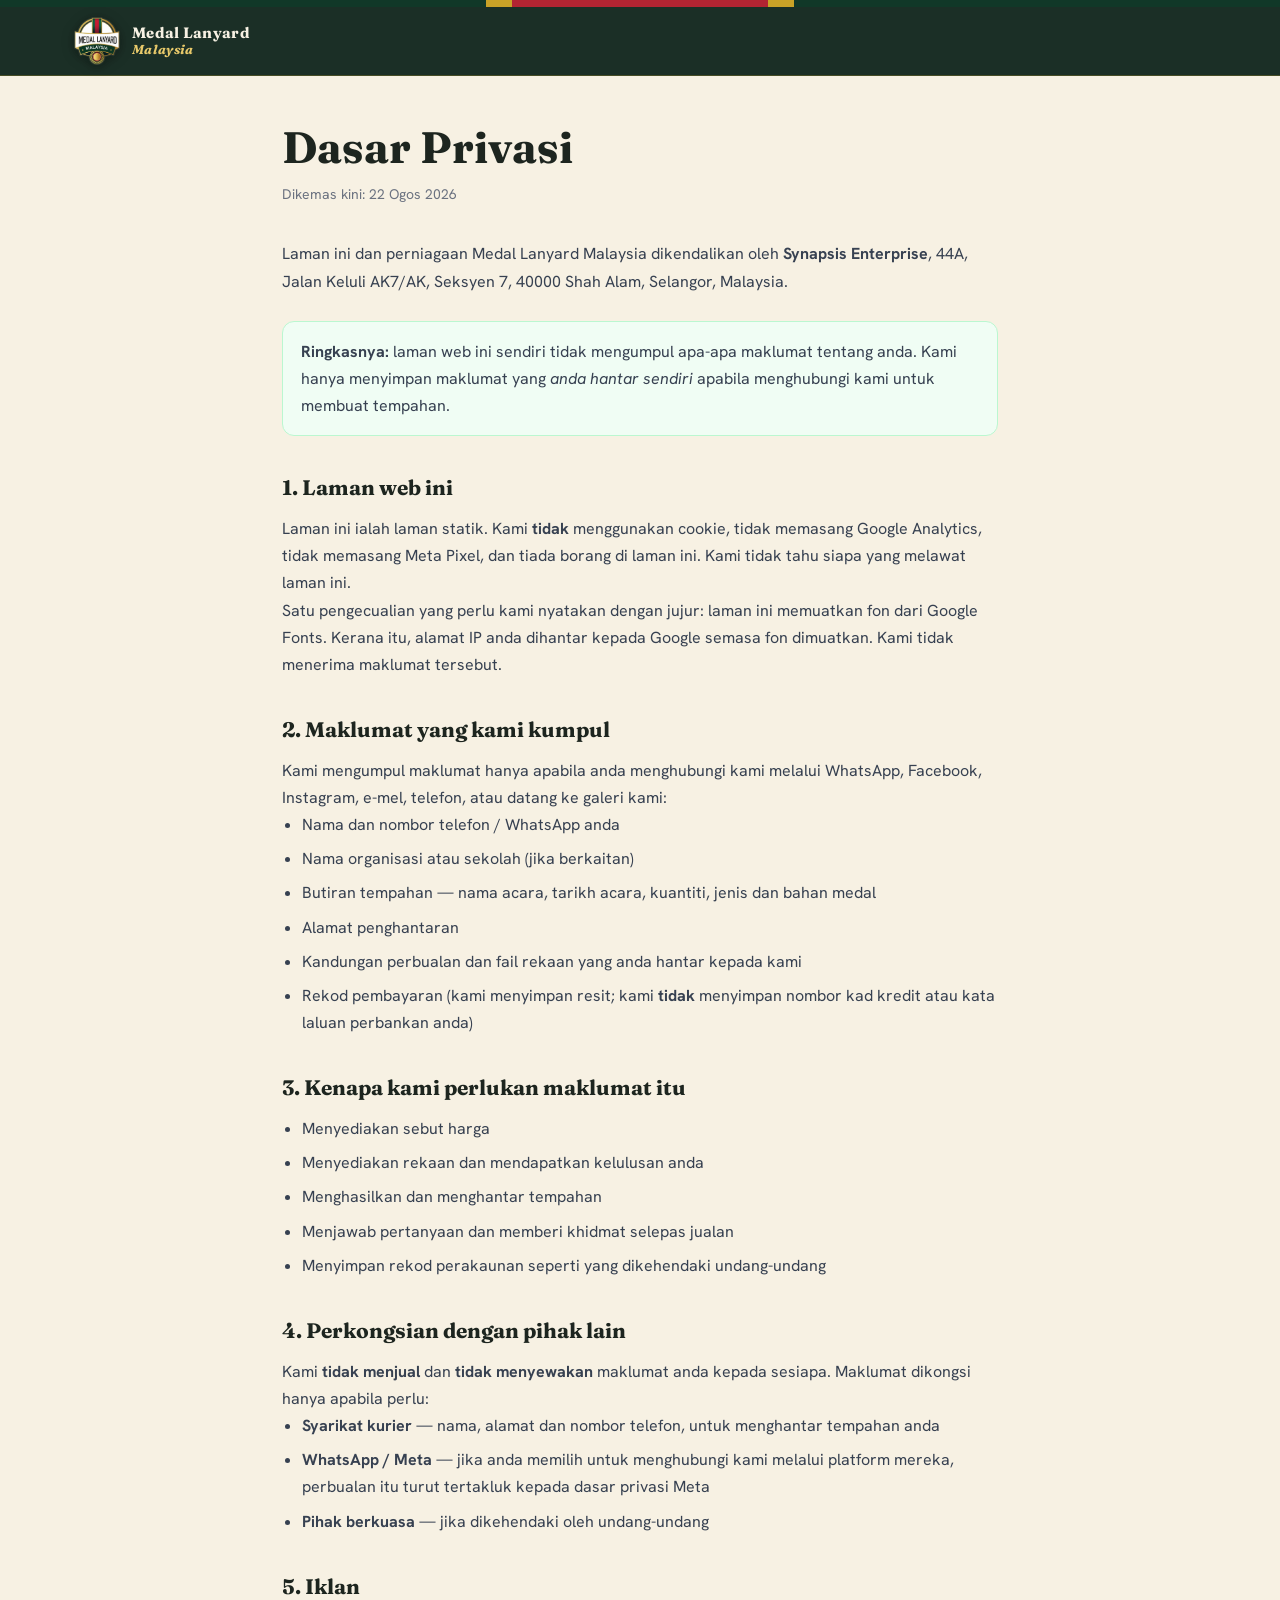
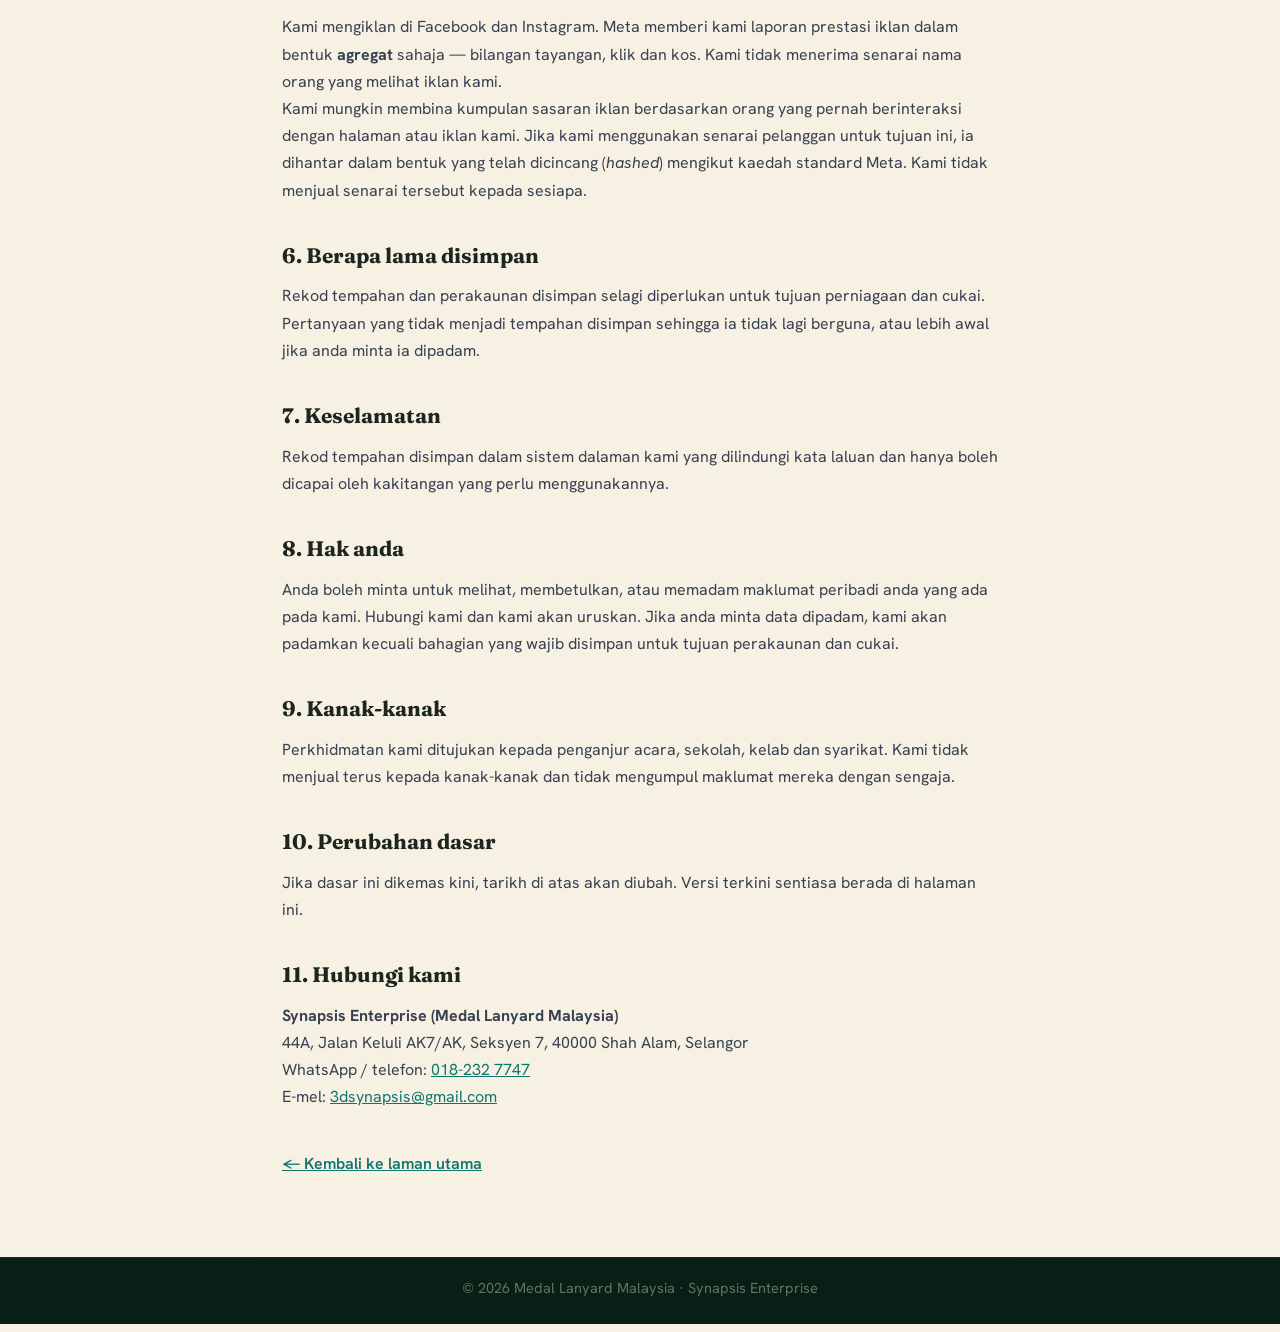
==== privasi.html @ 1981f38c "Kemaskini website 22/08/2026" ====
<!DOCTYPE html>
<html lang="ms">
<head>
<meta charset="UTF-8">
<meta name="viewport" content="width=device-width, initial-scale=1.0">
<title>Dasar Privasi — Medal Lanyard Malaysia</title>
<meta name="description" content="Dasar privasi Medal Lanyard Malaysia (Synapsis Enterprise) — maklumat apa yang kami kumpul, kenapa, dan cara anda minta ia dipadam.">
<meta name="robots" content="index,follow">
<link rel="icon" type="image/png" href="assets/logo.png">
<link rel="preconnect" href="https://fonts.googleapis.com">
<link rel="preconnect" href="https://fonts.gstatic.com" crossorigin>
<link href="https://fonts.googleapis.com/css2?family=Fraunces:ital,opsz,wght@0,9..144,400..900&family=Hanken+Grotesk:ital,wght@0,400..800&display=swap" rel="stylesheet">
<link rel="stylesheet" href="css/style.css">
<style>
  .doc { max-width: 760px; margin: 0 auto; padding: 46px 22px 80px; }
  .doc h1 { font-family: Fraunces, Georgia, serif; font-size: clamp(30px, 5vw, 44px);
            line-height: 1.15; margin: 0 0 10px; }
  .doc .kemas { color: #6b7280; font-size: 14px; margin: 0 0 34px; }
  .doc h2 { font-family: Fraunces, Georgia, serif; font-size: 21px;
            margin: 34px 0 10px; }
  .doc p, .doc li { line-height: 1.7; color: #374151; }
  .doc ul { padding-left: 20px; }
  .doc li { margin-bottom: 7px; }
  .doc a { color: #0f766e; }
  .doc .kotak { background: #f0fdf4; border: 1px solid #bbf7d0; border-radius: 12px;
                padding: 16px 18px; margin: 26px 0; }
  .doc .balik { display: inline-block; margin-top: 40px; font-weight: 600; }
</style>
</head>
<body>

<div class="riben-atas" aria-hidden="true"></div>

<header class="topbar">
  <div class="wrap topbar-in">
    <a class="jenama" href="index.html">
      <img src="assets/logo.png" alt="Logo Medal Lanyard Malaysia" width="46" height="48">
      <span class="jenama-teks">Medal Lanyard<br><em>Malaysia</em></span>
    </a>
  </div>
</header>

<main class="doc">
  <h1>Dasar Privasi</h1>
  <p class="kemas">Dikemas kini: 22 Ogos 2026</p>

  <p>Laman ini dan perniagaan Medal Lanyard Malaysia dikendalikan oleh
     <strong>Synapsis Enterprise</strong>, 44A, Jalan Keluli AK7/AK, Seksyen 7,
     40000 Shah Alam, Selangor, Malaysia.</p>

  <div class="kotak">
    <p style="margin:0"><strong>Ringkasnya:</strong> laman web ini sendiri tidak
    mengumpul apa-apa maklumat tentang anda. Kami hanya menyimpan maklumat yang
    <em>anda hantar sendiri</em> apabila menghubungi kami untuk membuat tempahan.</p>
  </div>

  <h2>1. Laman web ini</h2>
  <p>Laman ini ialah laman statik. Kami <strong>tidak</strong> menggunakan cookie,
     tidak memasang Google Analytics, tidak memasang Meta Pixel, dan tiada borang
     di laman ini. Kami tidak tahu siapa yang melawat laman ini.</p>
  <p>Satu pengecualian yang perlu kami nyatakan dengan jujur: laman ini memuatkan
     fon dari Google Fonts. Kerana itu, alamat IP anda dihantar kepada Google
     semasa fon dimuatkan. Kami tidak menerima maklumat tersebut.</p>

  <h2>2. Maklumat yang kami kumpul</h2>
  <p>Kami mengumpul maklumat hanya apabila anda menghubungi kami melalui WhatsApp,
     Facebook, Instagram, e-mel, telefon, atau datang ke galeri kami:</p>
  <ul>
    <li>Nama dan nombor telefon / WhatsApp anda</li>
    <li>Nama organisasi atau sekolah (jika berkaitan)</li>
    <li>Butiran tempahan — nama acara, tarikh acara, kuantiti, jenis dan bahan medal</li>
    <li>Alamat penghantaran</li>
    <li>Kandungan perbualan dan fail rekaan yang anda hantar kepada kami</li>
    <li>Rekod pembayaran (kami menyimpan resit; kami <strong>tidak</strong> menyimpan
        nombor kad kredit atau kata laluan perbankan anda)</li>
  </ul>

  <h2>3. Kenapa kami perlukan maklumat itu</h2>
  <ul>
    <li>Menyediakan sebut harga</li>
    <li>Menyediakan rekaan dan mendapatkan kelulusan anda</li>
    <li>Menghasilkan dan menghantar tempahan</li>
    <li>Menjawab pertanyaan dan memberi khidmat selepas jualan</li>
    <li>Menyimpan rekod perakaunan seperti yang dikehendaki undang-undang</li>
  </ul>

  <h2>4. Perkongsian dengan pihak lain</h2>
  <p>Kami <strong>tidak menjual</strong> dan <strong>tidak menyewakan</strong>
     maklumat anda kepada sesiapa. Maklumat dikongsi hanya apabila perlu:</p>
  <ul>
    <li><strong>Syarikat kurier</strong> — nama, alamat dan nombor telefon, untuk
        menghantar tempahan anda</li>
    <li><strong>WhatsApp / Meta</strong> — jika anda memilih untuk menghubungi kami
        melalui platform mereka, perbualan itu turut tertakluk kepada dasar privasi
        Meta</li>
    <li><strong>Pihak berkuasa</strong> — jika dikehendaki oleh undang-undang</li>
  </ul>

  <h2>5. Iklan</h2>
  <p>Kami mengiklan di Facebook dan Instagram. Meta memberi kami laporan prestasi
     iklan dalam bentuk <strong>agregat</strong> sahaja — bilangan tayangan, klik dan
     kos. Kami tidak menerima senarai nama orang yang melihat iklan kami.</p>
  <p>Kami mungkin membina kumpulan sasaran iklan berdasarkan orang yang pernah
     berinteraksi dengan halaman atau iklan kami. Jika kami menggunakan senarai
     pelanggan untuk tujuan ini, ia dihantar dalam bentuk yang telah dicincang
     (<em>hashed</em>) mengikut kaedah standard Meta. Kami tidak menjual senarai
     tersebut kepada sesiapa.</p>

  <h2>6. Berapa lama disimpan</h2>
  <p>Rekod tempahan dan perakaunan disimpan selagi diperlukan untuk tujuan
     perniagaan dan cukai. Pertanyaan yang tidak menjadi tempahan disimpan sehingga
     ia tidak lagi berguna, atau lebih awal jika anda minta ia dipadam.</p>

  <h2>7. Keselamatan</h2>
  <p>Rekod tempahan disimpan dalam sistem dalaman kami yang dilindungi kata laluan
     dan hanya boleh dicapai oleh kakitangan yang perlu menggunakannya.</p>

  <h2>8. Hak anda</h2>
  <p>Anda boleh minta untuk melihat, membetulkan, atau memadam maklumat peribadi
     anda yang ada pada kami. Hubungi kami dan kami akan uruskan. Jika anda minta
     data dipadam, kami akan padamkan kecuali bahagian yang wajib disimpan untuk
     tujuan perakaunan dan cukai.</p>

  <h2>9. Kanak-kanak</h2>
  <p>Perkhidmatan kami ditujukan kepada penganjur acara, sekolah, kelab dan syarikat.
     Kami tidak menjual terus kepada kanak-kanak dan tidak mengumpul maklumat mereka
     dengan sengaja.</p>

  <h2>10. Perubahan dasar</h2>
  <p>Jika dasar ini dikemas kini, tarikh di atas akan diubah. Versi terkini
     sentiasa berada di halaman ini.</p>

  <h2>11. Hubungi kami</h2>
  <p>
    <strong>Synapsis Enterprise (Medal Lanyard Malaysia)</strong><br>
    44A, Jalan Keluli AK7/AK, Seksyen 7, 40000 Shah Alam, Selangor<br>
    WhatsApp / telefon:
    <a href="https://wa.me/60182327747" target="_blank" rel="noopener">018-232 7747</a><br>
    E-mel: <a href="mailto:3dsynapsis@gmail.com">3dsynapsis@gmail.com</a>
  </p>

  <a class="balik" href="index.html">← Kembali ke laman utama</a>
</main>

<footer class="kaki">
  <p class="kaki-cc">© 2026 Medal Lanyard Malaysia · Synapsis Enterprise</p>
</footer>

</body>
</html>
---- css/style.css ----
/* ═══════════════════════════════════════════════════════════════
   Medal Lanyard Malaysia — "Dewan Kejohanan"
   Palet dari logo: emerald gelap · emas · krim · merah riben
   Font: Fraunces (display) + Hanken Grotesk (badan)
   ═══════════════════════════════════════════════════════════════ */

:root {
  --emerald-9: #081f16;
  --emerald-8: #0c2a1e;
  --emerald-7: #113828;
  --emerald-6: #1a4a35;
  --emas-1: #f3e3ab;
  --emas-2: #e8c96a;
  --emas-3: #c9a227;
  --emas-4: #9a7a1a;
  --krim: #f7f1e3;
  --krim-2: #efe6d0;
  --merah: #b32432;
  --dakwat: #1d251f;
  --dakwat-2: #4c584f;
  --wa: #1faa53;
  --wa-gelap: #128C7E;
  --font-d: "Fraunces", Georgia, serif;
  --font-b: "Hanken Grotesk", "Segoe UI", Arial, sans-serif;
  --bayang: 0 22px 50px -18px rgba(8, 31, 22, .45);
}

* { margin: 0; padding: 0; box-sizing: border-box; }
html { scroll-behavior: smooth; }
body {
  font-family: var(--font-b);
  color: var(--dakwat);
  background: var(--krim);
  line-height: 1.65;
  -webkit-font-smoothing: antialiased;
  overflow-x: hidden;
}
img { max-width: 100%; display: block; }
a { color: inherit; }

.wrap { max-width: 1180px; margin: 0 auto; padding: 0 24px; }
.wrap-sempit { max-width: 780px; }
.tengah { text-align: center; }

/* ── Jalur riben logo (hijau-merah-hijau) ── */
.riben-atas {
  height: 7px;
  background: linear-gradient(90deg,
    var(--emerald-7) 0 38%, var(--emas-3) 38% 40%,
    var(--merah) 40% 60%, var(--emas-3) 60% 62%,
    var(--emerald-7) 62% 100%);
}

/* ═══ TOPBAR ═══ */
.topbar {
  position: sticky; top: 0; z-index: 60;
  background: rgba(8, 31, 22, .92);
  backdrop-filter: blur(10px);
  border-bottom: 1px solid rgba(201, 162, 39, .25);
}
.topbar-in { display: flex; align-items: center; gap: 28px; padding: 10px 24px; }
.jenama { display: flex; align-items: center; gap: 12px; text-decoration: none; }
.jenama img { filter: drop-shadow(0 2px 6px rgba(0,0,0,.4)); }
.jenama-teks {
  font-family: var(--font-d); font-weight: 700; font-size: 15px;
  line-height: 1.1; color: var(--krim); letter-spacing: .02em;
}
.jenama-teks em { font-style: italic; color: var(--emas-2); font-size: 13px; }
.nav-utama { display: flex; gap: 26px; margin-left: auto; }
.nav-utama a {
  color: var(--krim); text-decoration: none; font-size: 14.5px; font-weight: 600;
  letter-spacing: .03em; opacity: .85; transition: .2s;
  padding: 4px 0; border-bottom: 2px solid transparent;
}
.nav-utama a:hover { opacity: 1; border-bottom-color: var(--emas-2); }

/* ═══ BUTANG ═══ */
.btn {
  display: inline-flex; align-items: center; gap: 10px;
  font-family: var(--font-b); font-weight: 700; font-size: 16px;
  padding: 15px 28px; border-radius: 999px; text-decoration: none;
  transition: transform .18s, box-shadow .18s, background .18s;
  border: none; cursor: pointer; letter-spacing: .01em;
}
.btn:hover { transform: translateY(-2px); }
.btn-kecil { padding: 9px 18px; font-size: 14px; }
.btn-wa {
  background: var(--wa); color: #fff;
  box-shadow: 0 10px 24px -8px rgba(31, 170, 83, .55);
}
.btn-wa:hover { background: #1c9a4b; box-shadow: 0 14px 30px -8px rgba(31,170,83,.65); }
.ikon-wa { width: 21px; height: 21px; fill: currentColor; flex: none; }
.btn-garis {
  background: transparent; color: var(--krim);
  border: 1.5px solid rgba(247, 241, 227, .5);
}
.btn-garis:hover { border-color: var(--emas-2); color: var(--emas-1); }
.btn-emas {
  background: linear-gradient(135deg, var(--emas-2), var(--emas-3) 60%, var(--emas-4));
  color: var(--emerald-9);
  box-shadow: 0 10px 24px -8px rgba(201, 162, 39, .6);
}
.btn-emas:hover { box-shadow: 0 14px 32px -8px rgba(201, 162, 39, .75); }
.btn-garis-emas {
  background: transparent; color: var(--emas-1);
  border: 1.5px solid rgba(232, 201, 106, .55);
}
.btn-garis-emas:hover { border-color: var(--emas-2); background: rgba(232,201,106,.08); }

/* ═══ TIPOGRAFI SEKSYEN ═══ */
.eyebrow {
  font-size: 12.5px; font-weight: 800; letter-spacing: .22em;
  text-transform: uppercase; color: var(--emerald-6); margin-bottom: 14px;
}
.emas-teks { color: var(--emas-2); }
.tajuk-seksyen {
  font-family: var(--font-d); font-weight: 650;
  font-size: clamp(30px, 4.4vw, 46px); line-height: 1.12;
  letter-spacing: -.01em; margin-bottom: 18px;
  font-variation-settings: "opsz" 90;
}
.tajuk-seksyen em { font-style: italic; }
.putih { color: var(--krim); }
.emas {
  background: linear-gradient(100deg, var(--emas-1), var(--emas-2) 45%, var(--emas-3));
  -webkit-background-clip: text; background-clip: text; color: transparent;
}
.sub-seksyen {
  font-size: 17.5px; color: var(--dakwat-2);
  max-width: 640px; margin: 0 auto 40px;
}
.gelap .sub-seksyen { color: rgba(247, 241, 227, .72); }

.seksyen { padding: 96px 0; position: relative; }
.krim { background: var(--krim); }
.krim:nth-of-type(odd) { background: var(--krim); }
.gelap {
  background:
    radial-gradient(1100px 500px at 80% -10%, rgba(26, 74, 53, .55), transparent 60%),
    radial-gradient(900px 600px at 8% 110%, rgba(201, 162, 39, .10), transparent 55%),
    var(--emerald-9);
  color: var(--krim);
}
/* butiran halus atas seksyen gelap */
.gelap::before {
  content: ""; position: absolute; inset: 0; pointer-events: none; opacity: .5;
  background-image: radial-gradient(rgba(232, 201, 106, .07) 1px, transparent 1.4px);
  background-size: 26px 26px;
  mask-image: linear-gradient(180deg, transparent, #000 18%, #000 82%, transparent);
}
.gelap .wrap { position: relative; }

/* ═══ HERO ═══ */
.hero {
  position: relative; overflow: hidden;
  background:
    radial-gradient(1200px 640px at 75% 0%, rgba(26, 74, 53, .8), transparent 62%),
    radial-gradient(800px 500px at -5% 90%, rgba(179, 36, 50, .14), transparent 55%),
    linear-gradient(175deg, var(--emerald-8), var(--emerald-9) 70%);
  color: var(--krim);
  padding: 84px 0 96px;
}
.hero-latar {
  position: absolute; inset: 0; pointer-events: none; opacity: .55;
  background-image: radial-gradient(rgba(232, 201, 106, .09) 1px, transparent 1.4px);
  background-size: 28px 28px;
  mask-image: radial-gradient(900px 600px at 30% 40%, #000, transparent 75%);
}
.hero-grid {
  position: relative; display: grid;
  grid-template-columns: 1.15fr .85fr; gap: 56px; align-items: center;
}
.hero .eyebrow { color: var(--emas-2); }
.hero h1 {
  font-family: var(--font-d); font-weight: 620;
  font-size: clamp(34px, 5vw, 58px); line-height: 1.08;
  letter-spacing: -.015em; margin-bottom: 22px;
  font-variation-settings: "opsz" 120;
}
.hero-sub {
  font-size: 18.5px; color: rgba(247, 241, 227, .78);
  max-width: 520px; margin-bottom: 34px;
}
.hero-cta { display: flex; flex-wrap: wrap; gap: 14px; margin-bottom: 34px; }
.hero-chip { display: flex; flex-wrap: wrap; gap: 10px 22px; list-style: none; }
.hero-chip li {
  font-size: 14.5px; font-weight: 650; color: var(--emas-1);
  letter-spacing: .02em;
}
/* Emoji bendera 🇲🇾 dipapar sebagai teks "MY" di Windows — guna SVG sendiri. */
.bendera {
  width: 22px; height: auto; display: inline-block; vertical-align: -3px;
  border-radius: 2.5px; box-shadow: 0 0 0 1px rgba(0, 0, 0, .18);
}
.bendera-besar { width: 44px; vertical-align: baseline; border-radius: 4px; }
.hero-foto { position: relative; }
.hero-foto img {
  border-radius: 18px;
  border: 1px solid rgba(232, 201, 106, .35);
  box-shadow: 0 34px 70px -24px rgba(0, 0, 0, .65);
  transform: rotate(1.4deg);
  height: auto;
}
.hero-foto::before {
  content: ""; position: absolute; inset: -14px -14px auto auto;
  width: 108px; height: 108px; z-index: 1;
  background: url("../assets/logo.png") center/contain no-repeat;
  filter: drop-shadow(0 8px 20px rgba(0,0,0,.5));
  transform: rotate(-6deg);
}
.hero-foto figcaption {
  margin-top: 14px; font-size: 13.5px; text-align: center;
  color: rgba(247, 241, 227, .55); font-style: italic;
  font-family: var(--font-d);
}

/* animasi masuk hero */
.muncul { opacity: 0; transform: translateY(22px); animation: naik .8s cubic-bezier(.2,.7,.2,1) forwards; }
.t1 { animation-delay: .08s; } .t2 { animation-delay: .18s; }
.t3 { animation-delay: .3s; }  .t4 { animation-delay: .42s; }
@keyframes naik { to { opacity: 1; transform: none; } }

/* reveal semasa skrol */
.reveal { opacity: 0; transform: translateY(26px); transition: opacity .7s ease, transform .7s cubic-bezier(.2,.7,.2,1); }
.reveal.in { opacity: 1; transform: none; }

/* ═══ KAD KENAPA ═══ */
.kad-grid {
  display: grid; grid-template-columns: repeat(4, 1fr); gap: 22px; margin-top: 46px;
}
.kad {
  background: #fffdf7; border-radius: 16px; padding: 30px 26px 28px;
  border: 1px solid rgba(201, 162, 39, .3);
  border-top: 4px solid var(--emas-3);
  box-shadow: 0 14px 34px -20px rgba(8, 31, 22, .35);
  position: relative; transition: transform .22s, box-shadow .22s;
}
.kad:hover { transform: translateY(-6px); box-shadow: var(--bayang); }
.kad-no {
  position: absolute; top: 16px; right: 20px;
  font-family: var(--font-d); font-style: italic; font-size: 30px;
  color: rgba(201, 162, 39, .35); font-weight: 600;
}
.kad-ikon { font-size: 34px; margin-bottom: 14px; }
.kad h3 {
  font-family: var(--font-d); font-size: 20.5px; font-weight: 680;
  line-height: 1.25; margin-bottom: 10px; color: var(--emerald-8);
}
.kad p { font-size: 15px; color: var(--dakwat-2); }
/* kad berselang naik-turun sikit — elak grid nampak kaku */
@media (min-width: 981px) {
  .kad:nth-child(even) { transform: translateY(16px); }
  .kad:nth-child(even):hover { transform: translateY(10px); }
}

/* ═══ BANDING (jadual VS — design mockup Boss 20/08/2026) ═══ */
.banding2 {
  position: relative; margin-top: 52px;
  background: linear-gradient(175deg, #0a2016, #06160f 70%);
  border: 1px solid rgba(232, 201, 106, .26);
  border-radius: 20px;
  padding: 6px 30px 28px 26px;
  box-shadow: 0 30px 70px -28px rgba(0, 0, 0, .65);
}
.b2-baris {
  display: grid; grid-template-columns: 172px 1fr 1.08fr;
  column-gap: 20px; align-items: stretch;
}
.b2-label {
  display: flex; align-items: center; gap: 13px;
  color: var(--krim); font-size: 12.5px; font-weight: 800;
  letter-spacing: .14em; text-transform: uppercase;
  padding: 15px 0;
}
.b2-ikon {
  flex: none; width: 42px; height: 42px; border-radius: 11px;
  background: rgba(247, 241, 227, .06);
  border: 1px solid rgba(247, 241, 227, .13);
  display: grid; place-items: center; font-size: 20px;
}
.b2-import {
  display: flex; align-items: center; gap: 13px;
  color: rgba(247, 241, 227, .72); font-size: 15.5px;
  padding: 15px 10px;
}
.b2-kami {
  display: flex; align-items: center; gap: 13px;
  background: linear-gradient(160deg, #fffdf7, var(--krim-2));
  color: var(--dakwat); font-size: 15.5px; font-weight: 600;
  padding: 15px 20px;
}
.b2-kami strong { color: var(--emerald-7); }
.b2-baris p { margin: 0; }
/* garis pemisah antara baris data */
.b2-baris + .b2-baris .b2-label,
.b2-baris + .b2-baris .b2-import {
  border-top: 1px dashed rgba(247, 241, 227, .13);
}
.b2-baris + .b2-baris:not(:nth-child(3)) .b2-kami {
  border-top: 1px solid rgba(201, 162, 39, .35);
}
/* panel krim: bucu atas pada baris data pertama, bucu bawah pada terakhir */
.b2-head + .b2-baris .b2-kami { border-radius: 14px 14px 0 0; }
.banding2 .b2-baris:last-child .b2-kami { border-radius: 0 0 14px 14px; }

/* tanda ✕ / ✓ */
.tanda {
  flex: none; width: 27px; height: 27px; border-radius: 50%;
  display: grid; place-items: center; font-size: 13px; font-weight: 800;
}
.tanda-x { border: 1.7px solid #b8544b; color: #d97d74; }
.tanda-ok { border: 1.7px solid #1e9a4e; color: #14803d; }

/* baris kepala */
.b2-head .b2-import, .b2-head .b2-kami {
  background: none; border: none; justify-content: center;
  padding: 22px 10px 18px;
}
.b2-head h3 {
  margin: 0; font-family: var(--font-b); font-size: 16.5px; font-weight: 800;
  letter-spacing: .12em; text-transform: uppercase; text-align: center;
}
.b2-head .b2-import h3 { color: rgba(247, 241, 227, .85); }
.b2-head .b2-kami h3 { color: var(--emas-2); }
.b2-kami-head { position: relative; }
.b2-vs {
  position: absolute; left: 0; top: 50%;
  transform: translate(calc(-50% - 10px), -50%);
  width: 48px; height: 48px; border-radius: 50%;
  display: grid; place-items: center;
  font-family: var(--font-d); font-style: italic; font-weight: 700;
  font-size: 17px; color: var(--emerald-9);
  background: linear-gradient(150deg, var(--emas-1), var(--emas-2) 55%, var(--emas-3));
  box-shadow: 0 0 0 5px rgba(201, 162, 39, .18),
              0 10px 22px -8px rgba(0, 0, 0, .6);
}

/* riben penanda buku "PILIHAN BIJAK" */
.b2-pita {
  position: absolute; top: -13px; right: 34px; z-index: 2;
  width: 92px; padding: 14px 8px 26px;
  background: linear-gradient(165deg, var(--emas-1), var(--emas-2) 50%, var(--emas-3));
  color: var(--emerald-9);
  font-size: 12.5px; font-weight: 800; letter-spacing: .1em;
  text-align: center; line-height: 1.35;
  clip-path: polygon(0 0, 100% 0, 100% 100%, 50% 84%, 0 100%);
  filter: drop-shadow(0 10px 18px rgba(0, 0, 0, .45));
}
.b2-pita span { display: block; font-size: 16px; margin-top: 5px; color: var(--merah); }

.banding-cta { margin-top: 34px; }

/* ═══ GALERI ═══ */
.tapis {
  display: flex; flex-wrap: wrap; justify-content: center; gap: 10px;
  margin-bottom: 38px;
}
.pil {
  font-family: var(--font-b); font-size: 13.5px; font-weight: 700;
  padding: 8px 18px; border-radius: 999px; cursor: pointer;
  background: transparent; color: var(--emerald-7);
  border: 1.5px solid rgba(17, 56, 40, .3);
  transition: .2s; letter-spacing: .02em;
}
.pil:hover { border-color: var(--emerald-7); }
.pil.aktif {
  background: var(--emerald-8); color: var(--emas-1);
  border-color: var(--emerald-8);
  box-shadow: 0 8px 18px -8px rgba(8, 31, 22, .5);
}
.galeri-grid { columns: 4 240px; column-gap: 18px; }
.galeri-grid figure {
  break-inside: avoid; margin: 0 0 18px; position: relative;
  border-radius: 14px; overflow: hidden; cursor: zoom-in;
  border: 1px solid rgba(201, 162, 39, .35);
  box-shadow: 0 12px 28px -16px rgba(8, 31, 22, .4);
  background: #fffdf7;
}
.galeri-grid img { width: 100%; height: auto; transition: transform .35s; }
.galeri-grid figure:hover img { transform: scale(1.04); }
.galeri-grid figcaption {
  position: absolute; inset: auto 0 0 0; padding: 26px 14px 11px;
  background: linear-gradient(transparent, rgba(8, 31, 22, .85));
  color: var(--krim); font-size: 13px; font-weight: 650; letter-spacing: .02em;
  opacity: 0; transform: translateY(8px); transition: .28s;
}
.galeri-grid figure:hover figcaption { opacity: 1; transform: none; }
.galeri-grid figure.sorok { display: none; }
.pil small { font-size: 11px; font-weight: 600; opacity: .65; }
.galeri-lagi { margin-top: 26px; }
.btn-hijau {
  background: var(--emerald-8); color: var(--emas-1);
  box-shadow: 0 10px 24px -10px rgba(8, 31, 22, .55);
}
.btn-hijau:hover { background: var(--emerald-7); }
.galeri-nota {
  text-align: center; margin-top: 30px; font-size: 15.5px; color: var(--dakwat-2);
}
.galeri-nota a { color: var(--emerald-7); font-weight: 700; }

/* ═══ HARGA ═══ */
.harga-grid {
  display: grid; grid-template-columns: 1fr 1fr; gap: 60px;
  margin-top: 40px; align-items: center;
}
.harga-utama { display: flex; flex-direction: column; margin-bottom: 20px; }
.harga-label {
  font-size: 13px; font-weight: 800; letter-spacing: .2em;
  text-transform: uppercase; color: var(--emas-2); margin-bottom: 6px;
}
.harga-nombor {
  font-family: var(--font-d); font-weight: 560; font-size: 30px;
  color: var(--krim); line-height: 1;
  font-variation-settings: "opsz" 120;
}
.harga-nombor strong {
  font-size: clamp(64px, 8vw, 92px); font-weight: 680;
  background: linear-gradient(160deg, var(--emas-1) 10%, var(--emas-2) 45%, var(--emas-3) 80%);
  -webkit-background-clip: text; background-clip: text; color: transparent;
  letter-spacing: -.02em;
}
.harga-unit { font-size: 15.5px; color: rgba(247, 241, 227, .65); margin-top: 8px; }
.harga-diskaun {
  display: inline-block; background: rgba(232, 201, 106, .12);
  border: 1px solid rgba(232, 201, 106, .4); border-radius: 12px;
  padding: 12px 18px; font-size: 15.5px; margin-bottom: 18px;
}
.harga-diskaun strong { color: var(--emas-2); }
.harga-nota { font-size: 15px; color: rgba(247, 241, 227, .65); max-width: 440px; margin-bottom: 26px; }
.pilihan-senarai { list-style: none; display: grid; gap: 14px; }
.pilihan-senarai li {
  display: flex; gap: 16px; align-items: center;
  background: rgba(247, 241, 227, .05);
  border: 1px solid rgba(247, 241, 227, .13);
  border-left: 3px solid var(--emas-3);
  border-radius: 12px; padding: 15px 20px;
  transition: background .2s, transform .2s;
}
.pilihan-senarai li:hover { background: rgba(247, 241, 227, .09); transform: translateX(6px); }
.pil-ikon { font-size: 26px; flex: none; }
.pilihan-senarai strong { display: block; font-size: 16.5px; color: var(--krim); }
.pilihan-senarai small { font-size: 13.5px; color: rgba(247, 241, 227, .58); }

/* ═══ PROSES ═══ */
.proses-senarai {
  list-style: none; max-width: 720px; margin: 46px auto 42px;
  position: relative;
}
.proses-senarai::before {
  content: ""; position: absolute; left: 27px; top: 20px; bottom: 30px;
  border-left: 2px dashed rgba(201, 162, 39, .55);
}
.proses-senarai li {
  display: flex; gap: 24px; padding: 0 0 34px; position: relative;
}
.langkah {
  flex: none; width: 56px; height: 56px; border-radius: 50%;
  display: grid; place-items: center;
  font-family: var(--font-d); font-weight: 700; font-size: 23px;
  background: linear-gradient(150deg, var(--emas-1), var(--emas-2) 55%, var(--emas-3));
  color: var(--emerald-9);
  border: 2px solid #fffdf7;
  box-shadow: 0 8px 20px -6px rgba(201, 162, 39, .6);
  position: relative; z-index: 1;
}
.proses-senarai h3 {
  font-family: var(--font-d); font-size: 20px; font-weight: 680;
  color: var(--emerald-8); margin: 6px 0 4px;
}
.proses-senarai p { font-size: 15.5px; color: var(--dakwat-2); }

/* ═══ LAWAT ═══ */
.lawat-grid {
  display: grid; grid-template-columns: 1.1fr .9fr; gap: 60px; align-items: center;
}
.alamat {
  font-style: normal; font-size: 16.5px; line-height: 1.75;
  border-left: 3px solid var(--emas-3);
  padding: 6px 0 6px 20px; margin: 26px 0 30px;
  color: rgba(247, 241, 227, .85);
}
.alamat strong { color: var(--emas-1); }
.lawat-cta { display: flex; flex-wrap: wrap; gap: 14px; }
.lawat-foto img {
  border-radius: 18px;
  border: 1px solid rgba(232, 201, 106, .35);
  box-shadow: 0 30px 60px -22px rgba(0, 0, 0, .6);
  transform: rotate(-1.6deg);
}
.lawat-foto figcaption {
  margin-top: 14px; text-align: center; font-size: 13.5px;
  color: rgba(247, 241, 227, .55); font-style: italic; font-family: var(--font-d);
}

/* ═══ FAQ ═══ */
.faq {
  background: #fffdf7; border: 1px solid rgba(201, 162, 39, .3);
  border-radius: 14px; margin-bottom: 14px; overflow: hidden;
  box-shadow: 0 10px 24px -18px rgba(8, 31, 22, .35);
}
.faq summary {
  cursor: pointer; list-style: none; padding: 19px 54px 19px 24px;
  font-family: var(--font-d); font-weight: 680; font-size: 18px;
  color: var(--emerald-8); position: relative; user-select: none;
}
.faq summary::-webkit-details-marker { display: none; }
.faq summary::after {
  content: "+"; position: absolute; right: 22px; top: 50%;
  transform: translateY(-50%);
  font-family: var(--font-b); font-weight: 400; font-size: 26px;
  color: var(--emas-3); transition: transform .25s;
}
.faq[open] summary::after { transform: translateY(-50%) rotate(45deg); }
.faq p { padding: 0 24px 20px; font-size: 15.5px; color: var(--dakwat-2); }
.faq a { color: var(--emerald-7); font-weight: 700; }
#faq .tajuk-seksyen { margin-bottom: 34px; }

/* ═══ FOOTER ═══ */
.kaki { background: var(--emerald-9); color: rgba(247, 241, 227, .7); }
.kaki-grid {
  display: grid; grid-template-columns: 1.3fr 1fr 1fr; gap: 40px;
  padding: 56px 24px 30px;
}
.kaki-jenama img { margin-bottom: 16px; }
.kaki-jenama p { font-size: 14.5px; max-width: 300px; }
.kaki-jenama strong { color: var(--krim); font-family: var(--font-d); font-size: 17px; }
.kaki h4 {
  font-size: 12px; font-weight: 800; letter-spacing: .2em;
  text-transform: uppercase; color: var(--emas-2); margin-bottom: 14px;
}
.kaki p { font-size: 14.5px; margin-bottom: 8px; }
.kaki a { color: rgba(247, 241, 227, .8); text-decoration: none; }
.kaki a:hover { color: var(--emas-1); }
.kaki-alamat { max-width: 260px; }
.kaki-cc {
  text-align: center; padding: 18px 24px 24px; font-size: 13px;
  border-top: 1px solid rgba(247, 241, 227, .1); opacity: .55;
}

/* ═══ WHATSAPP TERAPUNG ═══ */
.wa-terapung {
  position: fixed; right: 22px; bottom: 22px; z-index: 80;
  width: 62px; height: 62px; border-radius: 50%;
  background: var(--wa); display: grid; place-items: center;
  box-shadow: 0 14px 34px -8px rgba(31, 170, 83, .7);
  transition: transform .2s;
}
.wa-terapung:hover { transform: scale(1.08); }
.wa-terapung svg { width: 34px; height: 34px; fill: #fff; }
.wa-terapung::before {
  content: ""; position: absolute; inset: 0; border-radius: 50%;
  border: 2px solid var(--wa); animation: denyut 2s ease-out infinite;
}
@keyframes denyut {
  0% { transform: scale(1); opacity: .8; }
  100% { transform: scale(1.55); opacity: 0; }
}

/* ═══ LIGHTBOX ═══ */
/* `display:flex` mengalahkan gaya UA `[hidden]{display:none}` — kena
   nyatakan semula, kalau tidak lightbox menutup seluruh page dari mula. */
.kotak-cahaya[hidden] { display: none; }
.kotak-cahaya {
  position: fixed; inset: 0; z-index: 100;
  background: rgba(8, 31, 22, .94);
  display: flex; flex-direction: column; align-items: center;
  justify-content: center; padding: 30px; gap: 16px;
}
.kotak-cahaya img {
  max-width: min(92vw, 900px); max-height: 78vh; object-fit: contain;
  border-radius: 12px; box-shadow: 0 30px 80px rgba(0, 0, 0, .6);
}
.kotak-cahaya p { color: var(--krim); font-size: 15px; font-weight: 650; text-align: center; }
.kc-tutup {
  position: absolute; top: 20px; right: 26px;
  background: none; border: none; color: var(--krim);
  font-size: 30px; cursor: pointer; opacity: .7; transition: .2s;
}
.kc-tutup:hover { opacity: 1; transform: rotate(90deg); }

/* ═══ RESPONSIF ═══ */
@media (max-width: 980px) {
  .seksyen { padding: 68px 0; }
  .hero { padding: 56px 0 68px; }
  .hero-grid { grid-template-columns: 1fr; gap: 44px; }
  .hero-foto { max-width: 440px; margin: 0 auto; }
  .kad-grid { grid-template-columns: 1fr 1fr; }
  /* banding: label naik ke atas, import & kami bersebelahan di bawahnya */
  .banding2 { padding: 4px 16px 20px; }
  .b2-baris { grid-template-columns: 1fr 1.06fr; column-gap: 12px; }
  .b2-label { grid-column: 1 / -1; padding: 13px 0 9px; }
  .b2-ikon { width: 34px; height: 34px; font-size: 16px; border-radius: 9px; }
  .b2-import, .b2-kami { font-size: 14px; padding: 12px 8px; align-items: flex-start; }
  .b2-kami { padding: 12px 13px; }
  .b2-baris + .b2-baris .b2-import { border-top: none; }
  .b2-head .b2-import, .b2-head .b2-kami { padding: 16px 4px 10px; }
  .b2-head h3 { font-size: 12.5px; letter-spacing: .08em; }
  /* lajur sempit: badge VS bertindih atas teks header — sorok; riben
     dinaikkan supaya tergantung ATAS kotak, bukan menutup header */
  .b2-vs { display: none; }
  .b2-pita {
    top: -30px; right: 12px; width: 68px;
    font-size: 10.5px; padding: 9px 5px 19px;
  }
  .b2-pita span { font-size: 13px; margin-top: 3px; }
  .banding2 { margin-top: 64px; }
  /* panel krim terputus oleh baris label di mobile — jadikan kad berasingan */
  .b2-kami { border-radius: 12px !important; }
  .b2-baris + .b2-baris .b2-kami { border-top: none !important; }
  .tanda { width: 22px; height: 22px; font-size: 11px; }
  .harga-grid { grid-template-columns: 1fr; gap: 40px; }
  .lawat-grid { grid-template-columns: 1fr; gap: 40px; }
  .lawat-foto { max-width: 420px; margin: 0 auto; }
  .kaki-grid { grid-template-columns: 1fr 1fr; }
  .nav-utama { display: none; }
}
@media (max-width: 560px) {
  .kad-grid { grid-template-columns: 1fr; }
  .kad:nth-child(even) { transform: none; }
  .kaki-grid { grid-template-columns: 1fr; gap: 28px; }
  .hero-cta .btn { width: 100%; justify-content: center; }
  .hero-foto::before { width: 76px; height: 76px; inset: -10px -6px auto auto; }
  .topbar-in { gap: 14px; }
  .jenama-teks { display: none; }
}

/* hormati pengguna yang matikan animasi */
@media (prefers-reduced-motion: reduce) {
  .muncul, .reveal { opacity: 1 !important; transform: none !important; animation: none !important; transition: none !important; }
  .wa-terapung::before { animation: none; }
  html { scroll-behavior: auto; }
}
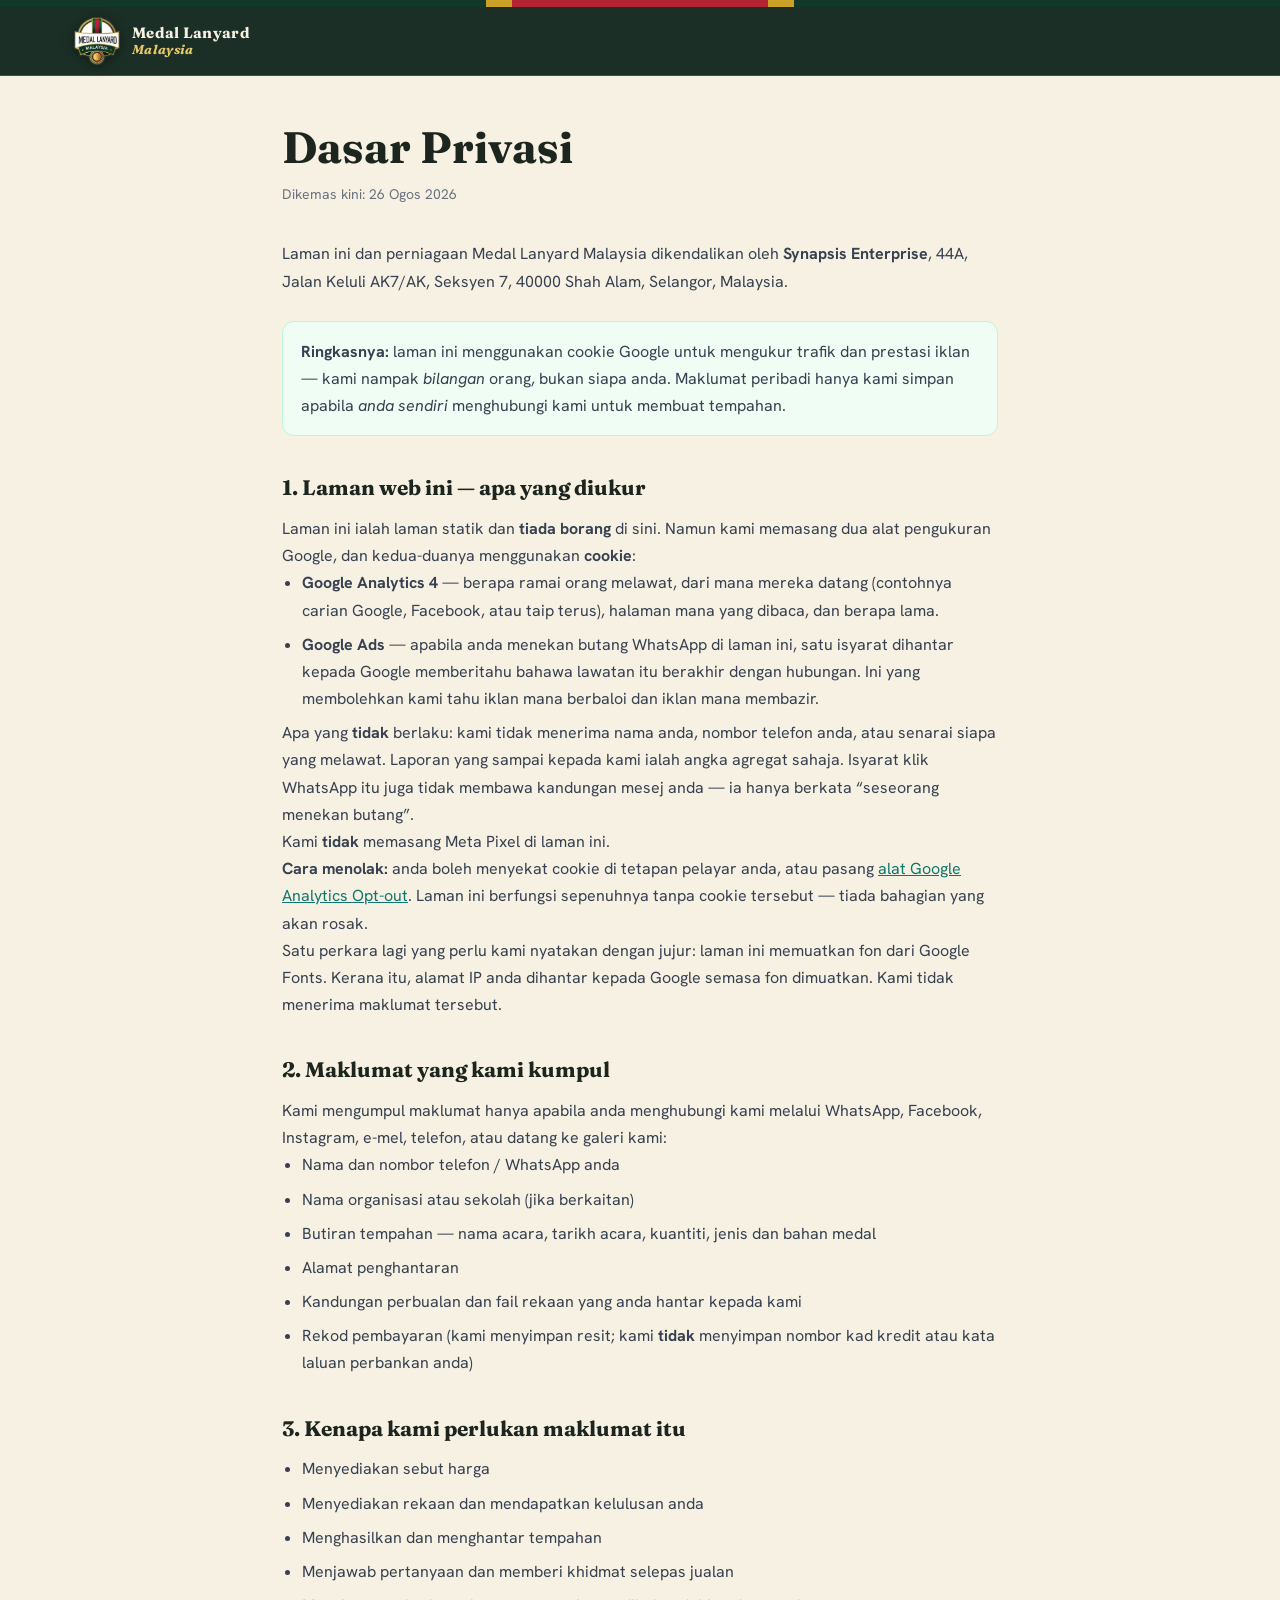
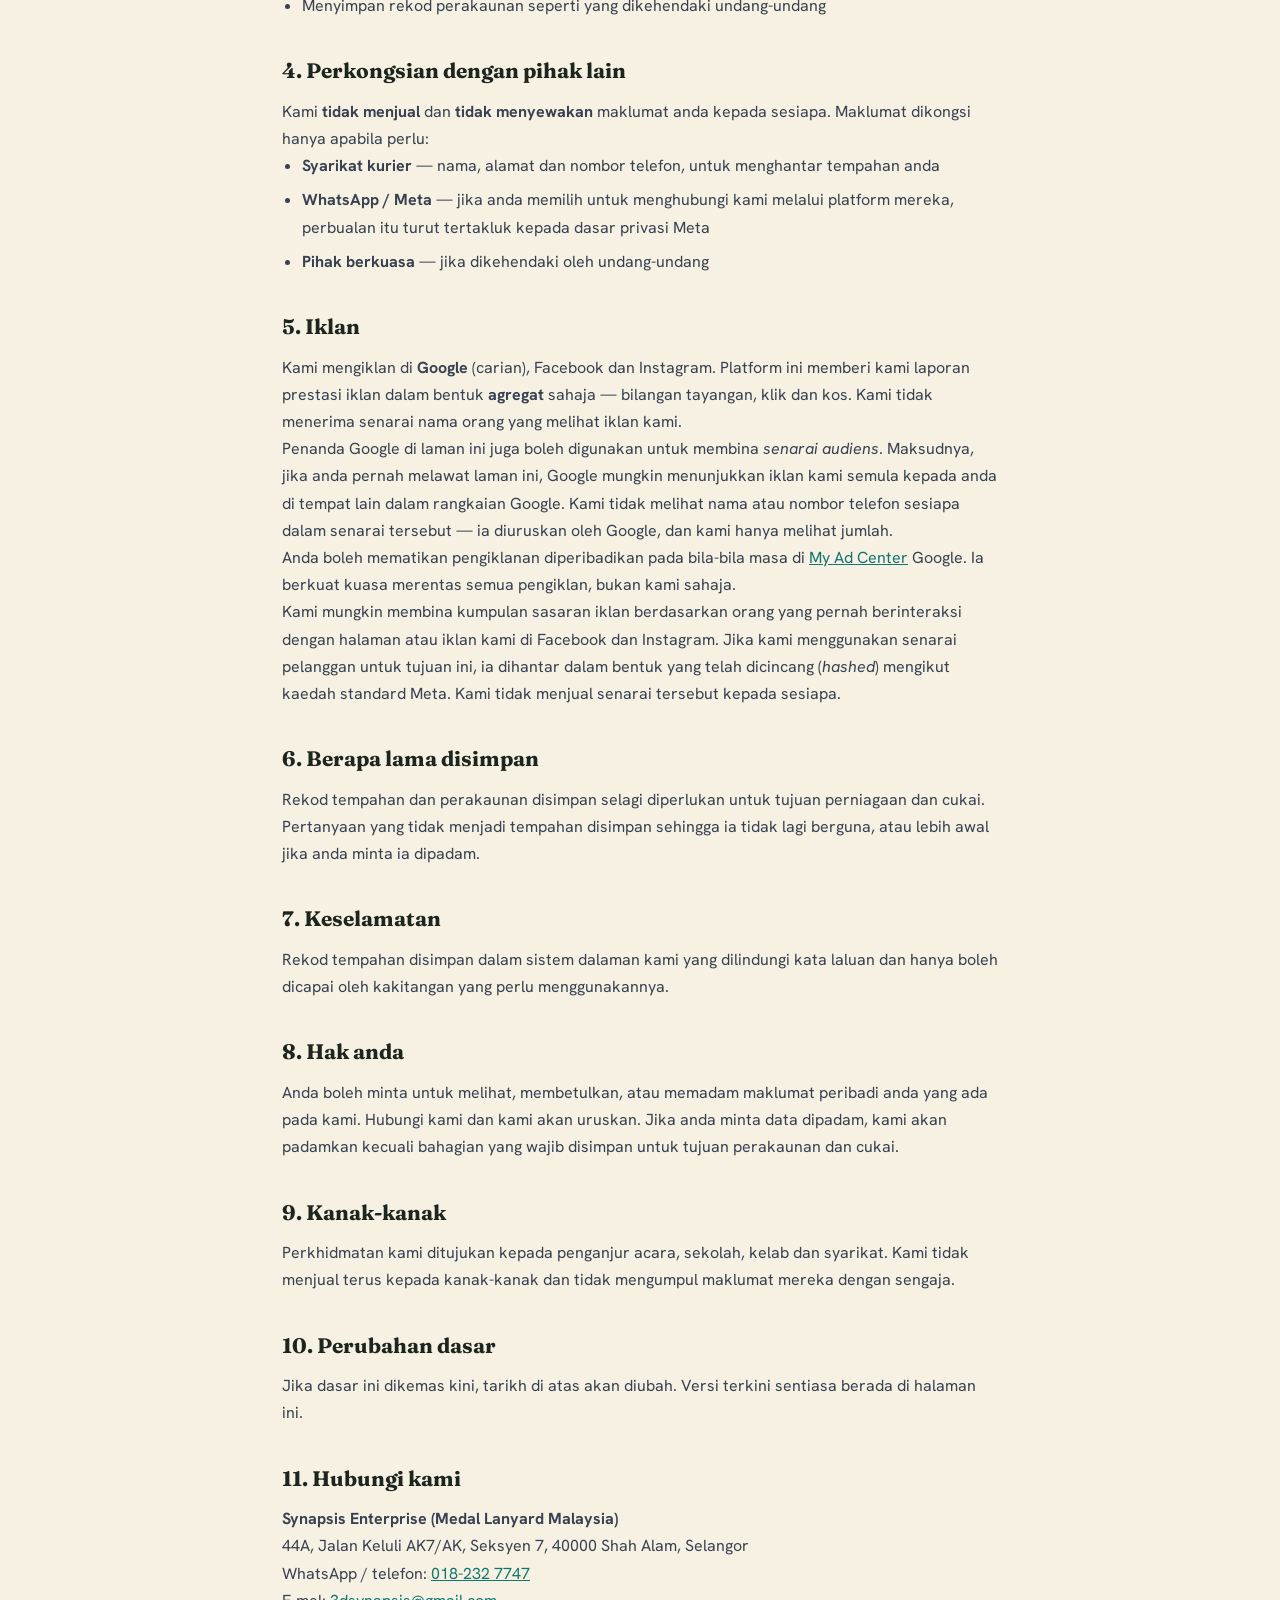
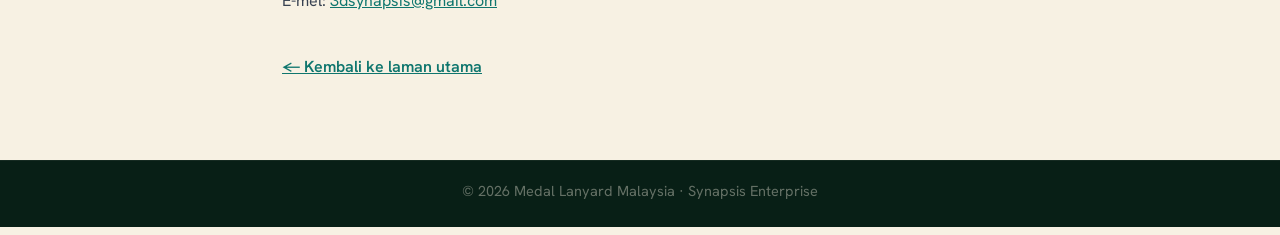
==== commit e06f830d: "Kemaskini website 26/08/2026" ====
--- a/privasi.html
+++ b/privasi.html
@@ -11,6 +11,15 @@
 <link rel="preconnect" href="https://fonts.gstatic.com" crossorigin>
 <link href="https://fonts.googleapis.com/css2?family=Fraunces:ital,opsz,wght@0,9..144,400..900&family=Hanken+Grotesk:ital,wght@0,400..800&display=swap" rel="stylesheet">
 <link rel="stylesheet" href="css/style.css">
+<!-- Google tag (gtag.js) — Google Ads + Google Analytics 4 -->
+<script async src="https://www.googletagmanager.com/gtag/js?id=AW-939345913"></script>
+<script>
+  window.dataLayer = window.dataLayer || [];
+  function gtag(){dataLayer.push(arguments);}
+  gtag('js', new Date());
+  gtag('config', 'AW-939345913');   /* Google Ads — conversion klik WhatsApp */
+  gtag('config', 'G-KM319D48QV');   /* GA4 — trafik & tingkah laku laman */
+</script>
 <style>
   .doc { max-width: 760px; margin: 0 auto; padding: 46px 22px 80px; }
   .doc h1 { font-family: Fraunces, Georgia, serif; font-size: clamp(30px, 5vw, 44px);
@@ -42,23 +51,44 @@
 
 <main class="doc">
   <h1>Dasar Privasi</h1>
-  <p class="kemas">Dikemas kini: 22 Ogos 2026</p>
+  <p class="kemas">Dikemas kini: 26 Ogos 2026</p>
 
   <p>Laman ini dan perniagaan Medal Lanyard Malaysia dikendalikan oleh
      <strong>Synapsis Enterprise</strong>, 44A, Jalan Keluli AK7/AK, Seksyen 7,
      40000 Shah Alam, Selangor, Malaysia.</p>
 
   <div class="kotak">
-    <p style="margin:0"><strong>Ringkasnya:</strong> laman web ini sendiri tidak
-    mengumpul apa-apa maklumat tentang anda. Kami hanya menyimpan maklumat yang
-    <em>anda hantar sendiri</em> apabila menghubungi kami untuk membuat tempahan.</p>
+    <p style="margin:0"><strong>Ringkasnya:</strong> laman ini menggunakan cookie
+    Google untuk mengukur trafik dan prestasi iklan &mdash; kami nampak
+    <em>bilangan</em> orang, bukan siapa anda. Maklumat peribadi hanya kami simpan
+    apabila <em>anda sendiri</em> menghubungi kami untuk membuat tempahan.</p>
   </div>
 
-  <h2>1. Laman web ini</h2>
-  <p>Laman ini ialah laman statik. Kami <strong>tidak</strong> menggunakan cookie,
-     tidak memasang Google Analytics, tidak memasang Meta Pixel, dan tiada borang
-     di laman ini. Kami tidak tahu siapa yang melawat laman ini.</p>
-  <p>Satu pengecualian yang perlu kami nyatakan dengan jujur: laman ini memuatkan
+  <h2>1. Laman web ini &mdash; apa yang diukur</h2>
+  <p>Laman ini ialah laman statik dan <strong>tiada borang</strong> di sini. Namun
+     kami memasang dua alat pengukuran Google, dan kedua-duanya menggunakan
+     <strong>cookie</strong>:</p>
+  <ul>
+    <li><strong>Google Analytics 4</strong> &mdash; berapa ramai orang melawat, dari
+        mana mereka datang (contohnya carian Google, Facebook, atau taip terus),
+        halaman mana yang dibaca, dan berapa lama.</li>
+    <li><strong>Google Ads</strong> &mdash; apabila anda menekan butang WhatsApp di
+        laman ini, satu isyarat dihantar kepada Google memberitahu bahawa lawatan
+        itu berakhir dengan hubungan. Ini yang membolehkan kami tahu iklan mana
+        berbaloi dan iklan mana membazir.</li>
+  </ul>
+  <p>Apa yang <strong>tidak</strong> berlaku: kami tidak menerima nama anda, nombor
+     telefon anda, atau senarai siapa yang melawat. Laporan yang sampai kepada kami
+     ialah angka agregat sahaja. Isyarat klik WhatsApp itu juga tidak membawa
+     kandungan mesej anda &mdash; ia hanya berkata &ldquo;seseorang menekan
+     butang&rdquo;.</p>
+  <p>Kami <strong>tidak</strong> memasang Meta Pixel di laman ini.</p>
+  <p><strong>Cara menolak:</strong> anda boleh menyekat cookie di tetapan pelayar
+     anda, atau pasang
+     <a href="https://tools.google.com/dlpage/gaoptout" target="_blank" rel="noopener">alat
+     Google Analytics Opt-out</a>. Laman ini berfungsi sepenuhnya tanpa cookie
+     tersebut &mdash; tiada bahagian yang akan rosak.</p>
+  <p>Satu perkara lagi yang perlu kami nyatakan dengan jujur: laman ini memuatkan
      fon dari Google Fonts. Kerana itu, alamat IP anda dihantar kepada Google
      semasa fon dimuatkan. Kami tidak menerima maklumat tersebut.</p>
 
@@ -97,11 +127,21 @@
   </ul>
 
   <h2>5. Iklan</h2>
-  <p>Kami mengiklan di Facebook dan Instagram. Meta memberi kami laporan prestasi
-     iklan dalam bentuk <strong>agregat</strong> sahaja — bilangan tayangan, klik dan
+  <p>Kami mengiklan di <strong>Google</strong> (carian), Facebook dan Instagram.
+     Platform ini memberi kami laporan prestasi iklan dalam bentuk
+     <strong>agregat</strong> sahaja — bilangan tayangan, klik dan
      kos. Kami tidak menerima senarai nama orang yang melihat iklan kami.</p>
+  <p>Penanda Google di laman ini juga boleh digunakan untuk membina
+     <em>senarai audiens</em>. Maksudnya, jika anda pernah melawat laman ini, Google
+     mungkin menunjukkan iklan kami semula kepada anda di tempat lain dalam rangkaian
+     Google. Kami tidak melihat nama atau nombor telefon sesiapa dalam senarai
+     tersebut &mdash; ia diuruskan oleh Google, dan kami hanya melihat jumlah.</p>
+  <p>Anda boleh mematikan pengiklanan diperibadikan pada bila-bila masa di
+     <a href="https://myadcenter.google.com/" target="_blank" rel="noopener">My Ad
+     Center</a> Google. Ia berkuat kuasa merentas semua pengiklan, bukan kami
+     sahaja.</p>
   <p>Kami mungkin membina kumpulan sasaran iklan berdasarkan orang yang pernah
-     berinteraksi dengan halaman atau iklan kami. Jika kami menggunakan senarai
+     berinteraksi dengan halaman atau iklan kami di Facebook dan Instagram. Jika kami menggunakan senarai
      pelanggan untuk tujuan ini, ia dihantar dalam bentuk yang telah dicincang
      (<em>hashed</em>) mengikut kaedah standard Meta. Kami tidak menjual senarai
      tersebut kepada sesiapa.</p>
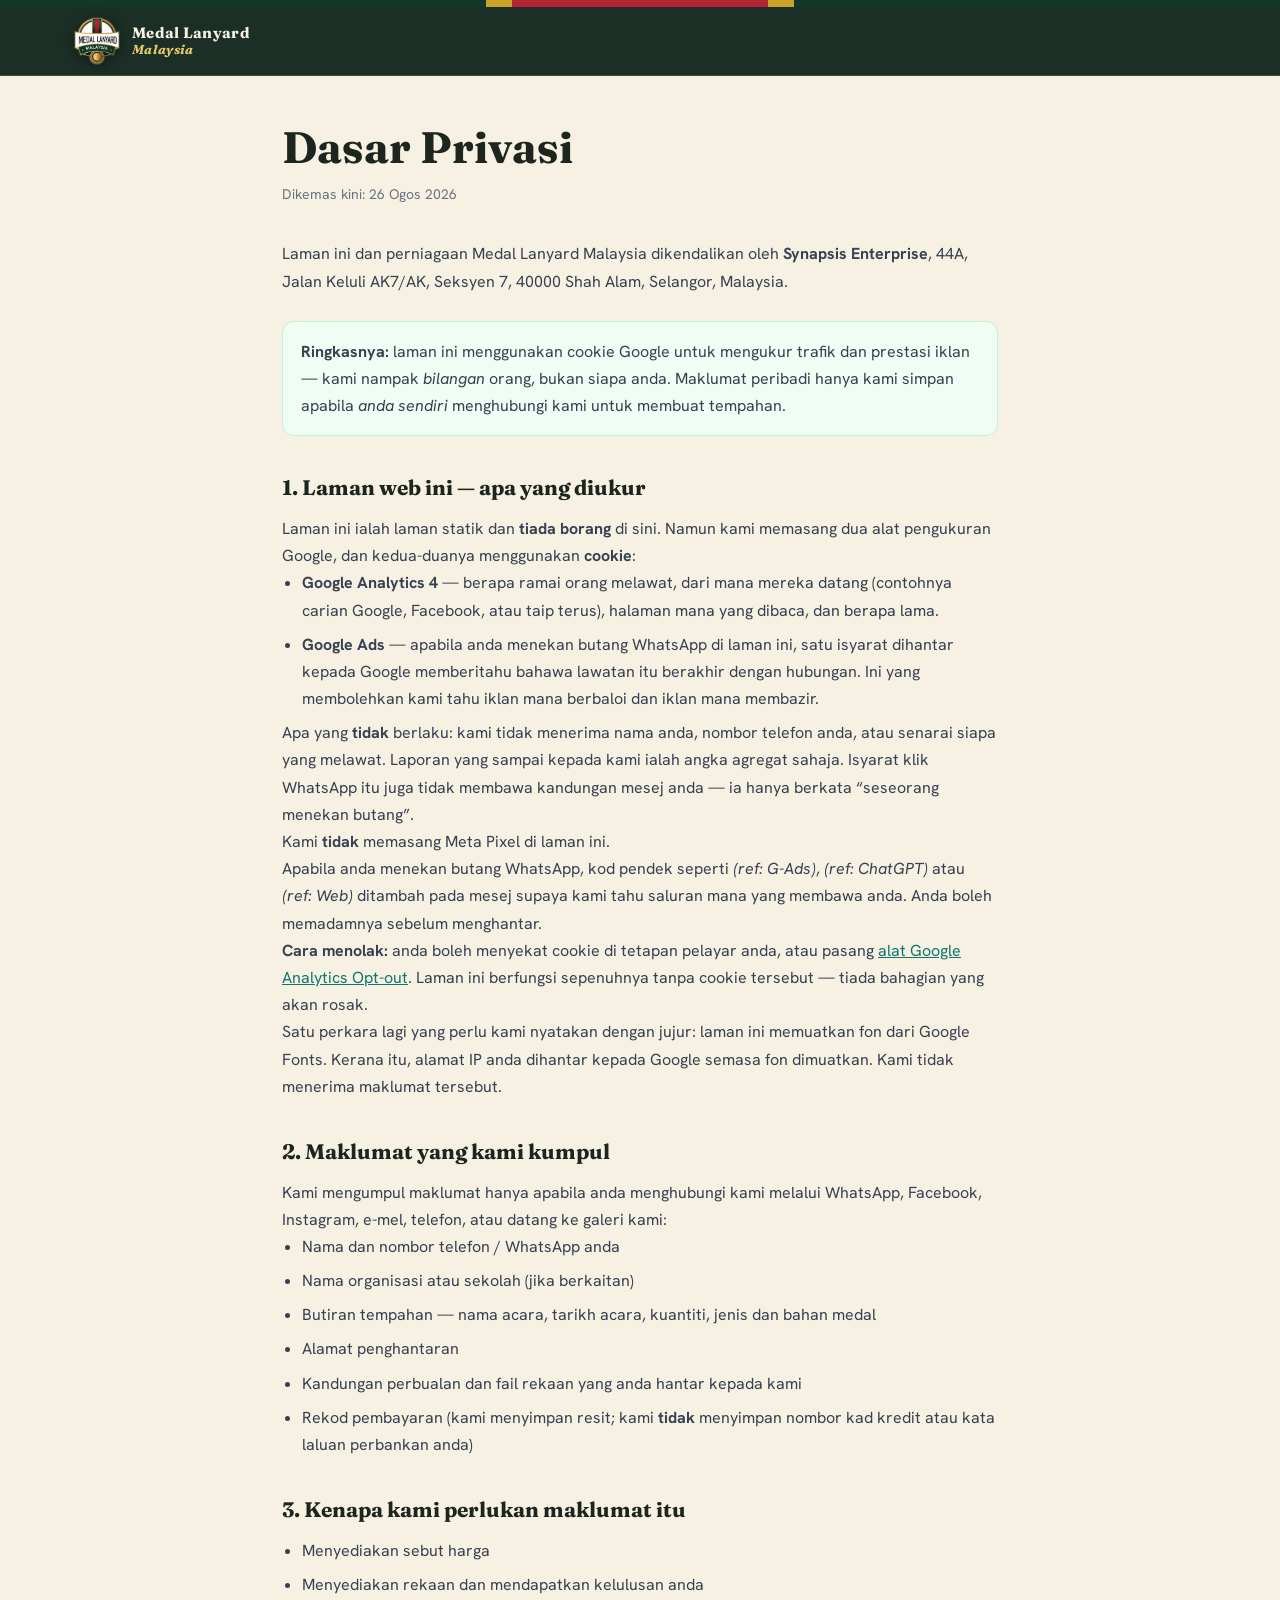
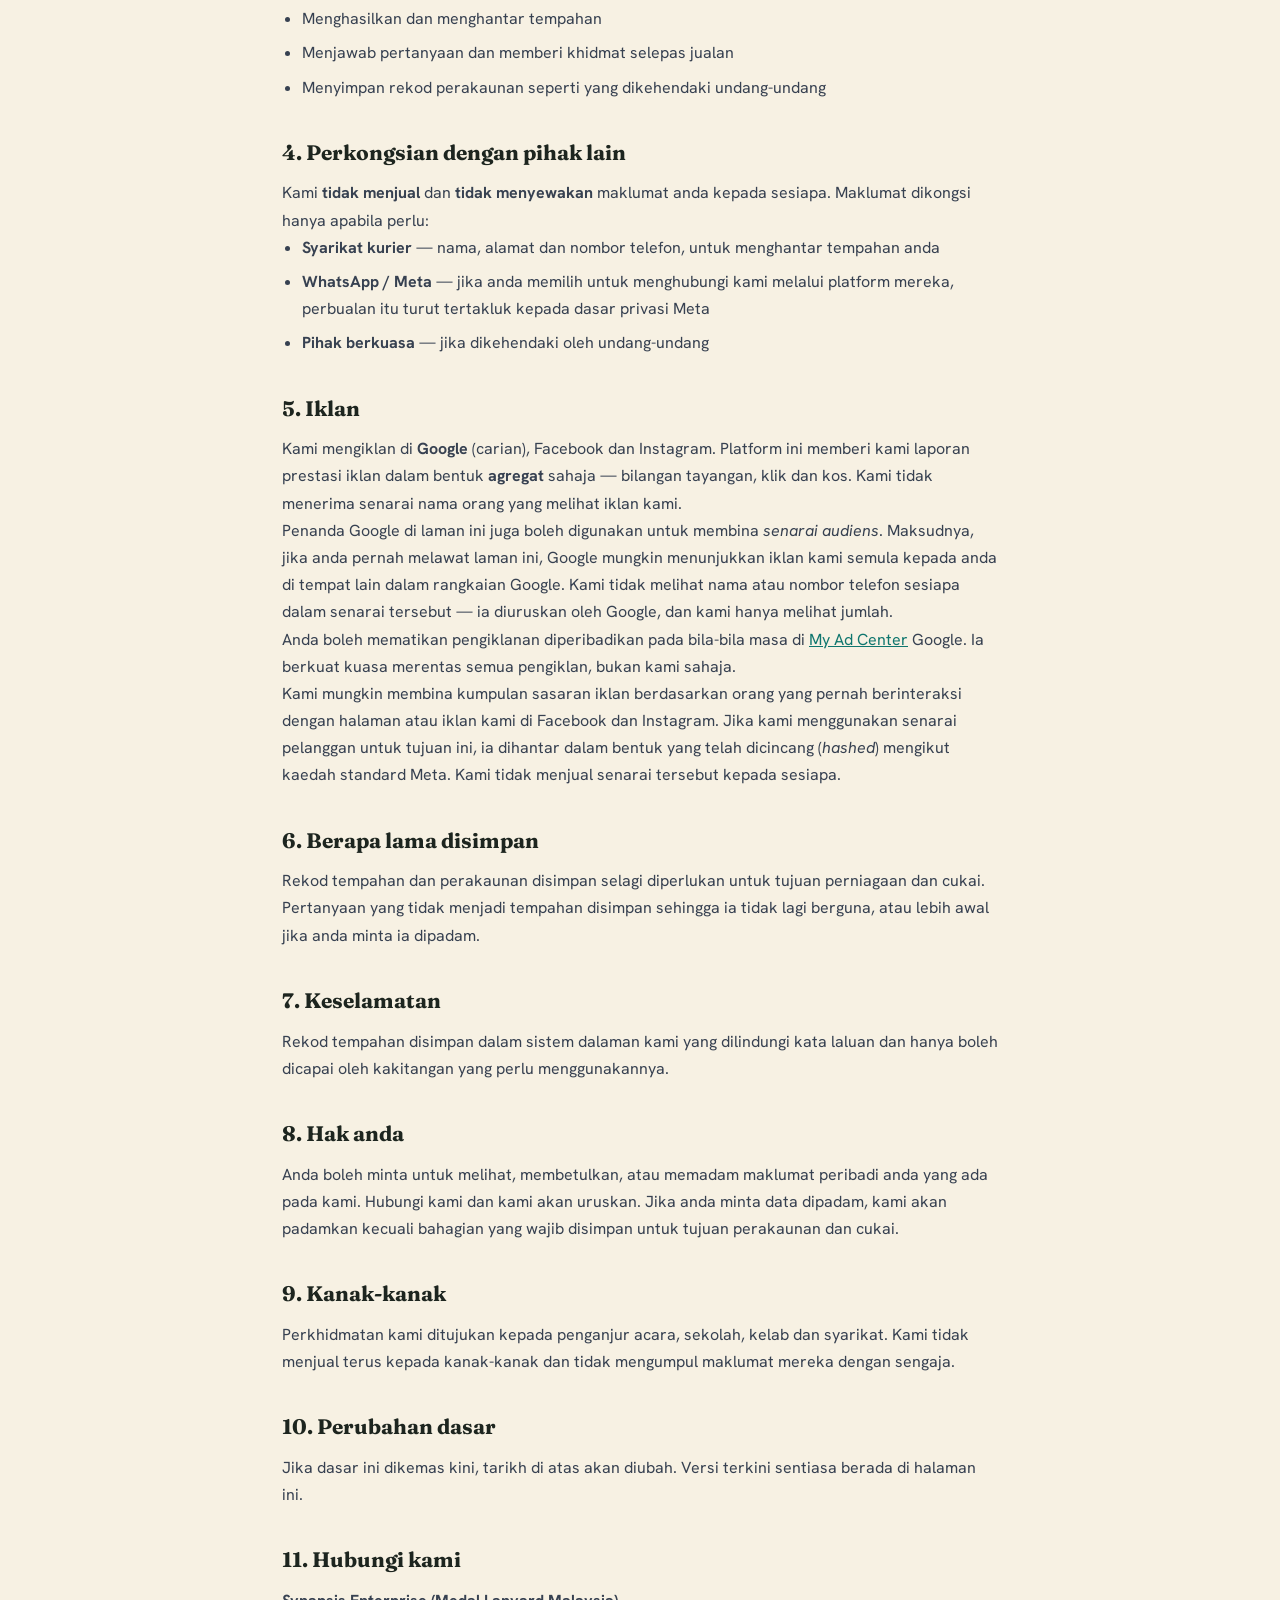
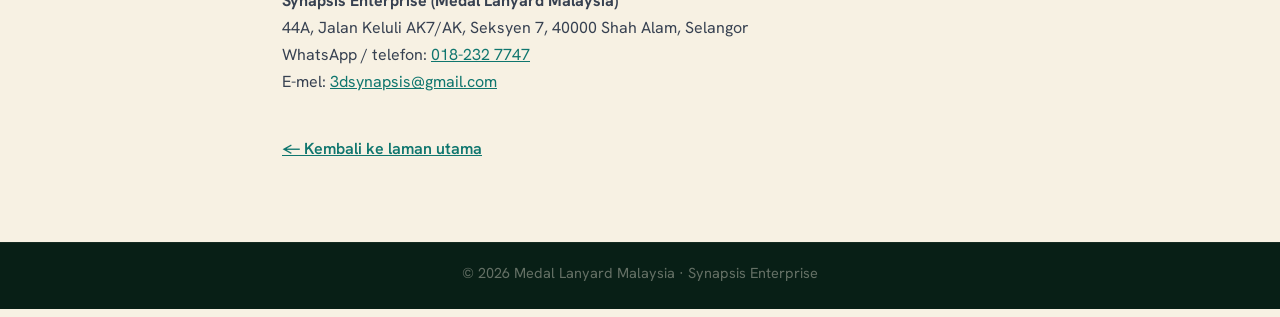
==== commit 6ff79067: "Kemaskini website 05/10/2026" ====
--- a/privasi.html
+++ b/privasi.html
@@ -10,7 +10,7 @@
 <link rel="preconnect" href="https://fonts.googleapis.com">
 <link rel="preconnect" href="https://fonts.gstatic.com" crossorigin>
 <link href="https://fonts.googleapis.com/css2?family=Fraunces:ital,opsz,wght@0,9..144,400..900&family=Hanken+Grotesk:ital,wght@0,400..800&display=swap" rel="stylesheet">
-<link rel="stylesheet" href="css/style.css">
+<link rel="stylesheet" href="css/style.css?v=2610051505">
 <!-- Google tag (gtag.js) — Google Ads + Google Analytics 4 -->
 <script async src="https://www.googletagmanager.com/gtag/js?id=AW-939345913"></script>
 <script>
@@ -83,6 +83,9 @@
      kandungan mesej anda &mdash; ia hanya berkata &ldquo;seseorang menekan
      butang&rdquo;.</p>
   <p>Kami <strong>tidak</strong> memasang Meta Pixel di laman ini.</p>
+  <p>Apabila anda menekan butang WhatsApp, kod pendek seperti <em>(ref: G-Ads)</em>,
+     <em>(ref: ChatGPT)</em> atau <em>(ref: Web)</em> ditambah pada mesej supaya kami
+     tahu saluran mana yang membawa anda. Anda boleh memadamnya sebelum menghantar.</p>
   <p><strong>Cara menolak:</strong> anda boleh menyekat cookie di tetapan pelayar
      anda, atau pasang
      <a href="https://tools.google.com/dlpage/gaoptout" target="_blank" rel="noopener">alat
--- a/css/style.css
+++ b/css/style.css
@@ -194,17 +194,16 @@
 }
 .bendera-besar { width: 44px; vertical-align: baseline; border-radius: 4px; }
 .hero-foto { position: relative; }
-.hero-foto img {
+.hero-foto .hero-utama {
   border-radius: 18px;
   border: 1px solid rgba(232, 201, 106, .35);
   box-shadow: 0 34px 70px -24px rgba(0, 0, 0, .65);
   transform: rotate(1.4deg);
   height: auto;
 }
-.hero-foto::before {
-  content: ""; position: absolute; inset: -14px -14px auto auto;
-  width: 108px; height: 108px; z-index: 1;
-  background: url("../assets/logo.png") center/contain no-repeat;
+.hero-lencana {
+  position: absolute; top: -14px; right: -14px;
+  width: 108px; height: auto; z-index: 2;
   filter: drop-shadow(0 8px 20px rgba(0,0,0,.5));
   transform: rotate(-6deg);
 }
@@ -619,7 +618,7 @@
   .kad:nth-child(even) { transform: none; }
   .kaki-grid { grid-template-columns: 1fr; gap: 28px; }
   .hero-cta .btn { width: 100%; justify-content: center; }
-  .hero-foto::before { width: 76px; height: 76px; inset: -10px -6px auto auto; }
+  .hero-lencana { width: 76px; top: -10px; right: -6px; }
   .topbar-in { gap: 14px; }
   .jenama-teks { display: none; }
 }
